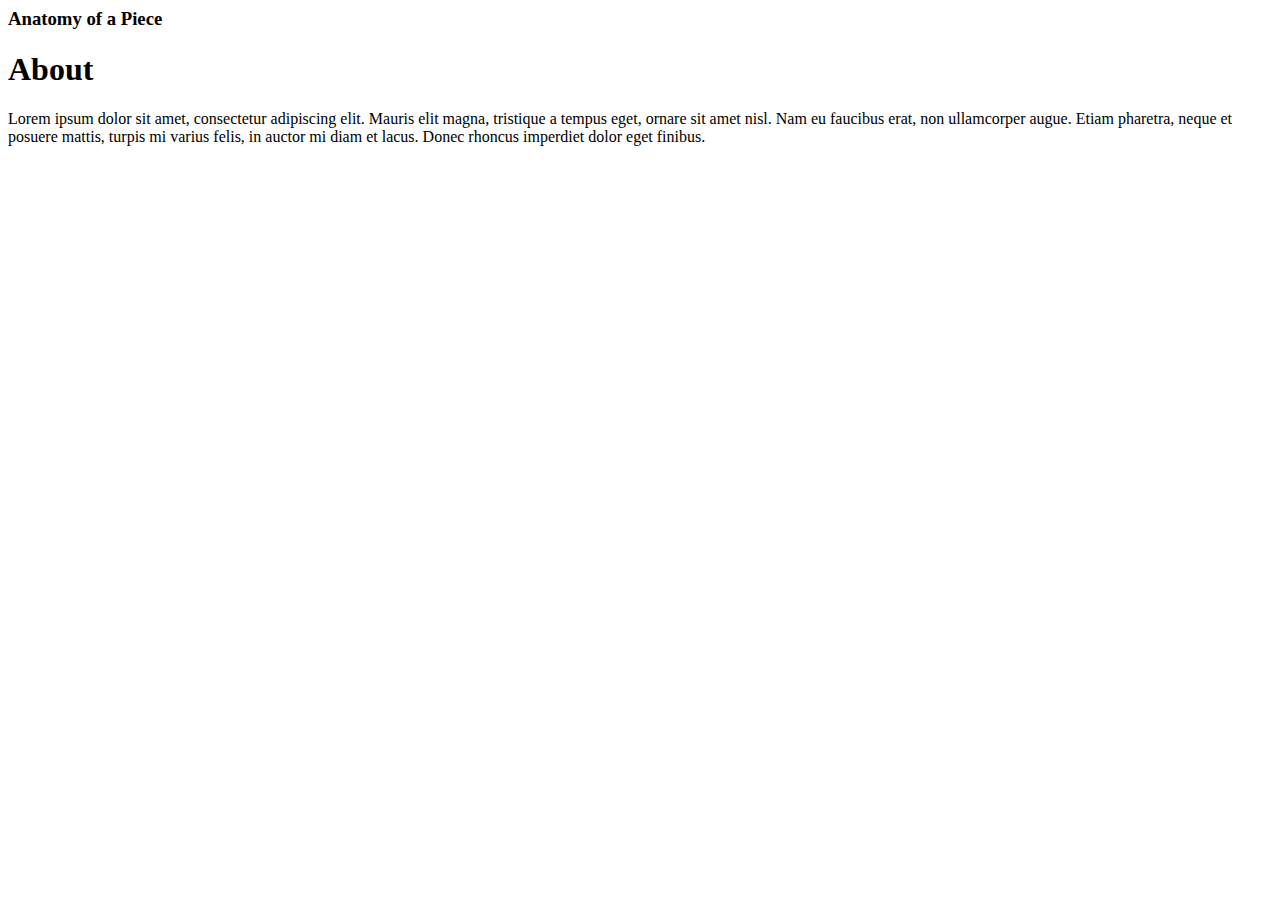
==== about.html @ a2a93e47 "Uploaded files" ====
<html lang="en">
    <head>
        <meta charset="UTF-8">
        <title>Test title</title>
        <link rel="stylesheet" href="styles.css"/>
    </head>

    <body>
        
        <h3>Anatomy of a Piece</h3>
        <h1>About</h1>
        <p>Lorem ipsum dolor sit amet, consectetur adipiscing elit. Mauris elit magna, tristique a tempus eget, ornare sit amet nisl. Nam eu faucibus erat, non ullamcorper augue. Etiam pharetra, neque et posuere mattis, turpis mi varius felis, in auctor mi diam et lacus. Donec rhoncus imperdiet dolor eget finibus. </p>



        
    </body>



</html>
---- styles.css ----
/* Homepage CSS styling */

.nav_button {
    font-family: "Cambria", "Times New Roman", sans-serif;
    color: #5c5c5c;
    font-size: 10px;
    text-align: center;
    padding-top: 15px;
    padding-bottom: 15px;
}


.header {
    font-family: "Cambria", "Times New Roman", sans-serif;
    text-align: center;
    font-size: larger;
    border-top: 3px solid black;
    border-bottom: 3px solid black;
}


.container_1 {
    display: flex;
    flex: 1;
    justify-content: space-evenly;
    align-items: center;
    margin: 50px 0;
    margin-left: 10%;
    margin-right: 10%
}

.image_container_1 {
    width: 80%;
    max-width: 600px;
    margin: 0 auto;
}


.image_container_1 img {
    width: 100%;
    height: auto;
    border-radius: 10px;
}


.home_intro {
    font-family: "Cambria", "Times New Roman", sans-serif;
    color: #5c5c5c;
    text-align: center;
    font-size: 20px;
}



.home_arch_title {
    font-family: "Cambria", "Times New Roman", sans-serif;
    text-align: center;
    font-size: large;
}

.home_archive {
    font-family: "Cambria", "Times New Roman", sans-serif;
    color: #5c5c5c;
    text-align: center;
    font-size: 20px;
}


.container_2 {
    display: flex;
    flex: 1;
    justify-content: space-evenly;
    align-items: center;
    margin: 50px 0;
    margin-left: 10%;
    margin-right: 10%
}



.home_archive {
    font-family: "Cambria", "Times New Roman", sans-serif;
    color: #5c5c5c;
    text-align: center;
    font-size: 20px;

}





/* Archive Gallery CSS styling */






/* About CSS styling */





/* The Secondhand Scoop CSS styling */
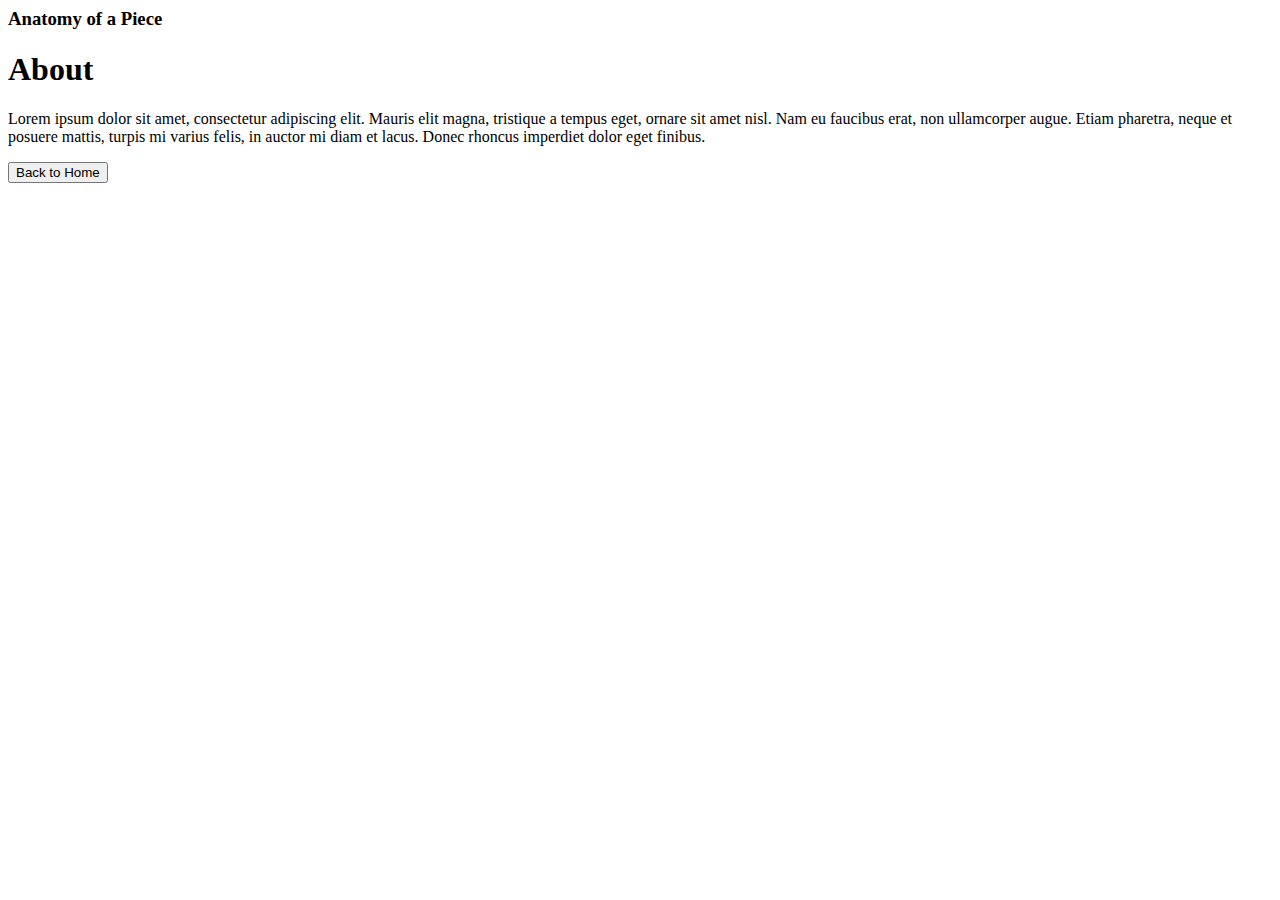
==== commit 1c0c4106: "Added back to home button" ====
--- a/about.html
+++ b/about.html
@@ -11,11 +11,7 @@
         <h1>About</h1>
         <p>Lorem ipsum dolor sit amet, consectetur adipiscing elit. Mauris elit magna, tristique a tempus eget, ornare sit amet nisl. Nam eu faucibus erat, non ullamcorper augue. Etiam pharetra, neque et posuere mattis, turpis mi varius felis, in auctor mi diam et lacus. Donec rhoncus imperdiet dolor eget finibus. </p>
 
-
-
+        <button onclick="location.href='index.html'">Back to Home</button>
         
     </body>
-
-
-
 </html>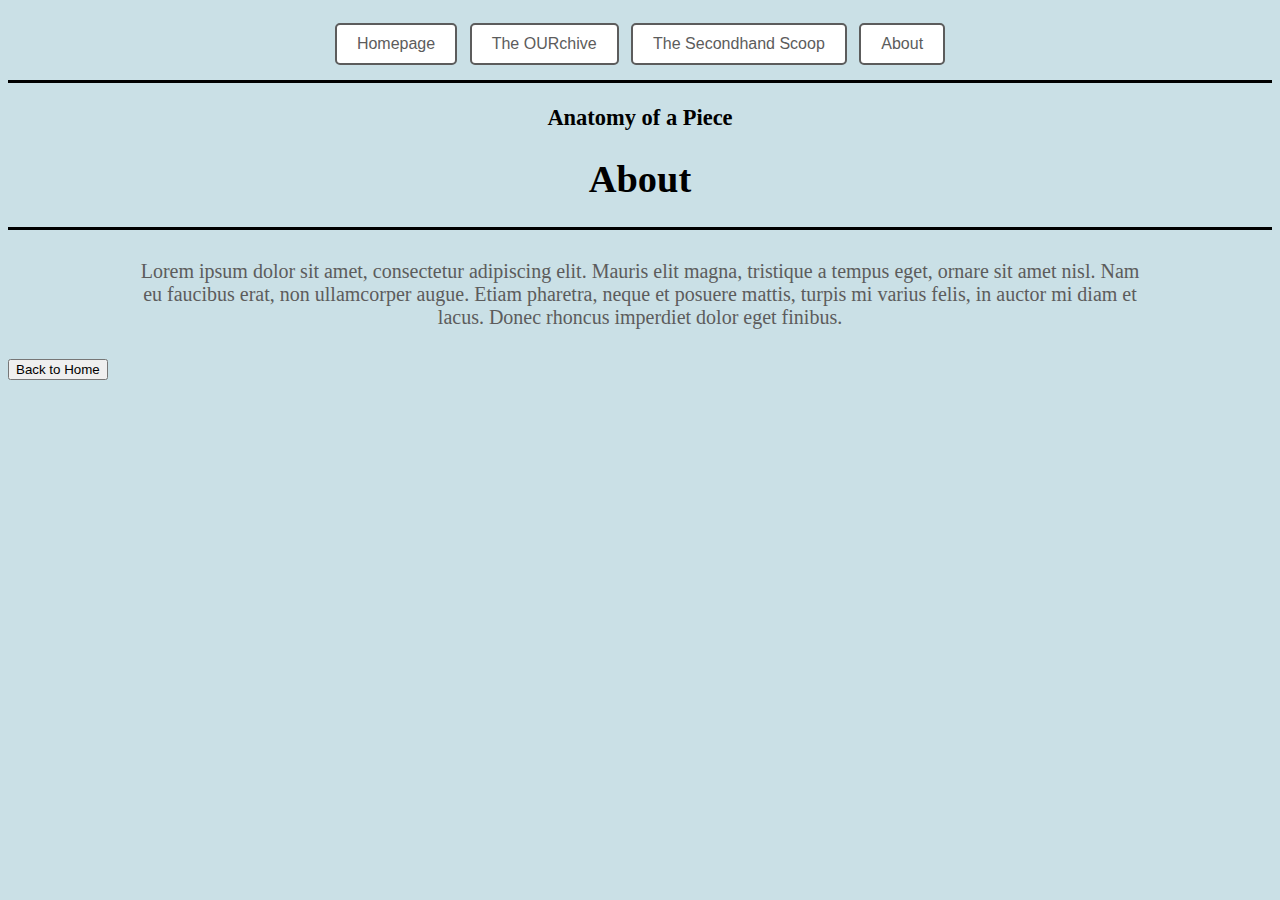
==== commit c8dcf6ec: "nav. bar styling" ====
--- a/about.html
+++ b/about.html
@@ -5,13 +5,21 @@
         <link rel="stylesheet" href="styles.css"/>
     </head>
 
-    <body>
-        
-        <h3>Anatomy of a Piece</h3>
-        <h1>About</h1>
+    <body style="background-color: #cae0e6">
+        <div class="nav_button">
+            <button><a href="index.html">Homepage</a></button>
+            <button><a href="archive.html">The OURchive</a></button>
+            <button><a href="scoop.html">The Secondhand Scoop</a></button>
+            <button><a href="about.html">About</a></button>
+        </div>
+
+        <div class="header">
+            <h3>Anatomy of a Piece</h3>
+            <h1>About</h1>
+        </div>
+
         <p>Lorem ipsum dolor sit amet, consectetur adipiscing elit. Mauris elit magna, tristique a tempus eget, ornare sit amet nisl. Nam eu faucibus erat, non ullamcorper augue. Etiam pharetra, neque et posuere mattis, turpis mi varius felis, in auctor mi diam et lacus. Donec rhoncus imperdiet dolor eget finibus. </p>
 
         <button onclick="location.href='index.html'">Back to Home</button>
-        
     </body>
 </html>--- a/styles.css
+++ b/styles.css
@@ -1,4 +1,3 @@
-
 /* Homepage CSS styling */
 
 .nav_button {
@@ -100,7 +99,37 @@
 
 /* About CSS styling */
 
+.nav_button button {
+    background-color: white;
+    border: 2px solid #5c5c5c;
+    padding: 10px 20px;
+    margin: 0 5px;
+    border-radius: 5px;
+    cursor: pointer;
+    transition: all 0.3s ease;
+}
 
+.nav_button button:hover {
+    background-color: #5c5c5c;
+}
+
+.nav_button a {
+    text-decoration: none;
+    color: #5c5c5c;
+    font-size: 16px;
+}
+
+.nav_button button:hover a {
+    color: white;
+}
+
+p {
+    font-family: "Cambria", "Times New Roman", sans-serif;
+    color: #5c5c5c;
+    text-align: center;
+    font-size: 20px;
+    margin: 30px 10%;
+}
 
 
 
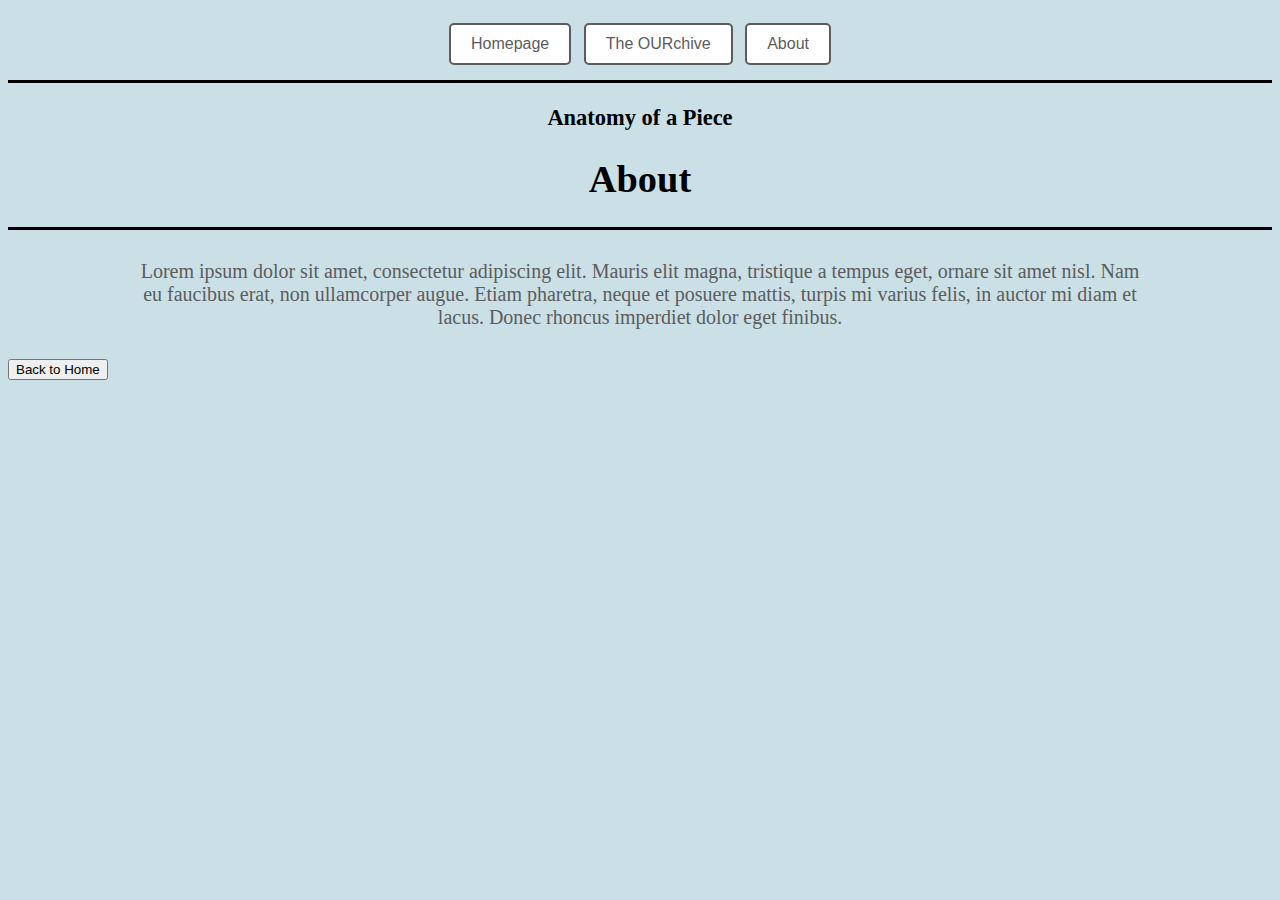
==== commit 546bacf8: "Update about.html" ====
--- a/about.html
+++ b/about.html
@@ -1,7 +1,7 @@
 <html lang="en">
     <head>
         <meta charset="UTF-8">
-        <title>Test title</title>
+        <title>About</title>
         <link rel="stylesheet" href="styles.css"/>
     </head>
 
@@ -9,7 +9,6 @@
         <div class="nav_button">
             <button><a href="index.html">Homepage</a></button>
             <button><a href="archive.html">The OURchive</a></button>
-            <button><a href="scoop.html">The Secondhand Scoop</a></button>
             <button><a href="about.html">About</a></button>
         </div>
 
@@ -22,4 +21,4 @@
 
         <button onclick="location.href='index.html'">Back to Home</button>
     </body>
-</html>+</html>
--- a/styles.css
+++ b/styles.css
@@ -56,6 +56,7 @@
     font-family: "Cambria", "Times New Roman", sans-serif;
     text-align: center;
     font-size: large;
+    color: #494949;
 }
 
 .home_archive {
@@ -76,6 +77,15 @@
     margin-right: 10%
 }
 
+.container_2 img {
+  border: 1px solid #000000;
+  border-radius: 4px;
+  width: 340px;
+}
+
+.container_2:hover img {
+    transform: scale(1.05);
+}
 
 
 .home_archive {
@@ -85,15 +95,6 @@
     font-size: 20px;
 
 }
-
-
-
-
-
-/* Archive Gallery CSS styling */
-
-
-
 
 
 
@@ -135,3 +136,49 @@
 
 /* The Secondhand Scoop CSS styling */
 
+/* Archive Gallery CSS styling */
+.gallery {
+    display: grid;
+    grid-template-columns: repeat(3, 1fr);
+    gap: 30px;
+    padding: 40px;
+    max-width: 1200px;
+    margin: 0 auto;
+}
+
+.gallery-item {
+    text-align: center;
+}
+
+.gallery-item img {
+    width: 100%;
+    height: auto;
+    border-radius: 8px;
+    transition: transform 0.3s ease;
+}
+
+.gallery-item:hover img {
+    transform: scale(1.05);
+}
+
+.item-name {
+    margin-top: 10px;
+    font-family: "Cambria", "Times New Roman", sans-serif;
+    color: #5c5c5c;
+    font-size: 18px;
+}
+
+.gallery-item a {
+    text-decoration: none;
+}
+
+/* Archive item individual pages CSS styling */
+
+.item_page {
+    max-width: 70%;
+    justify-content: center;
+}
+
+
+
+
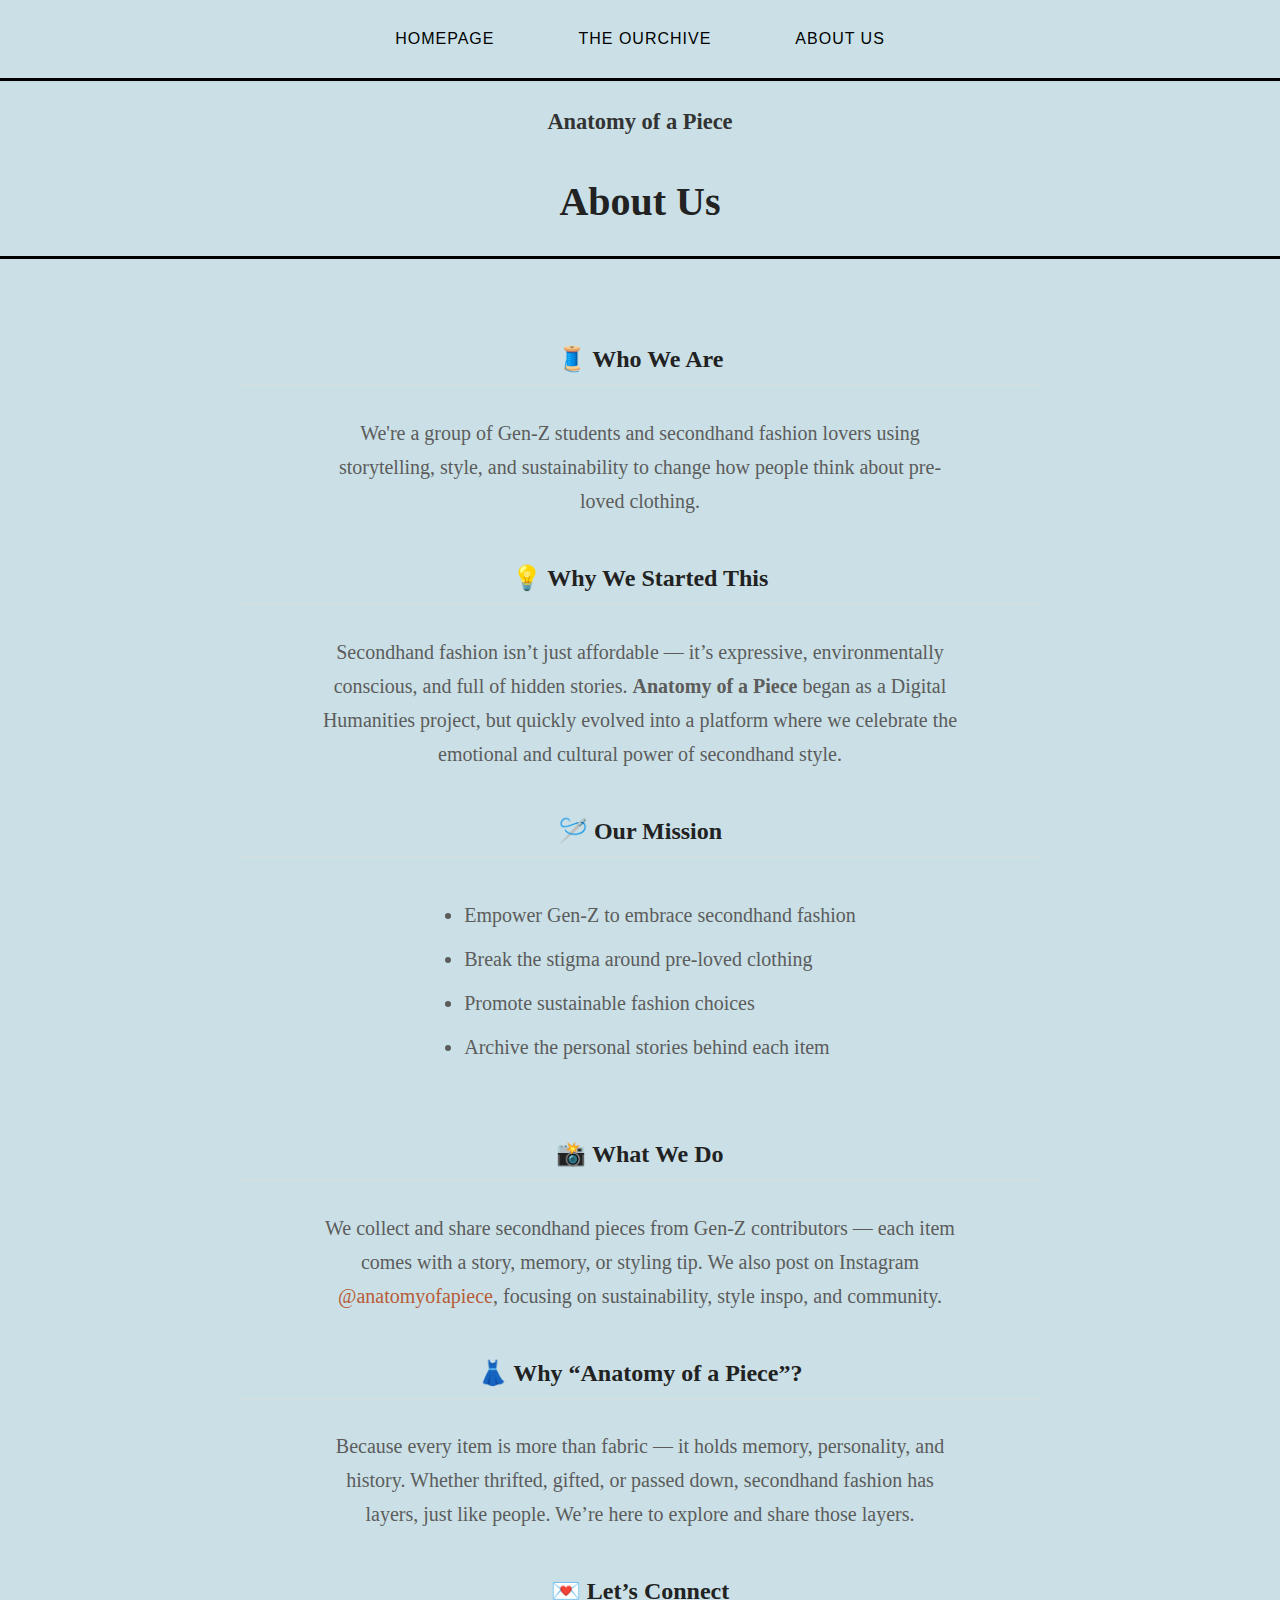
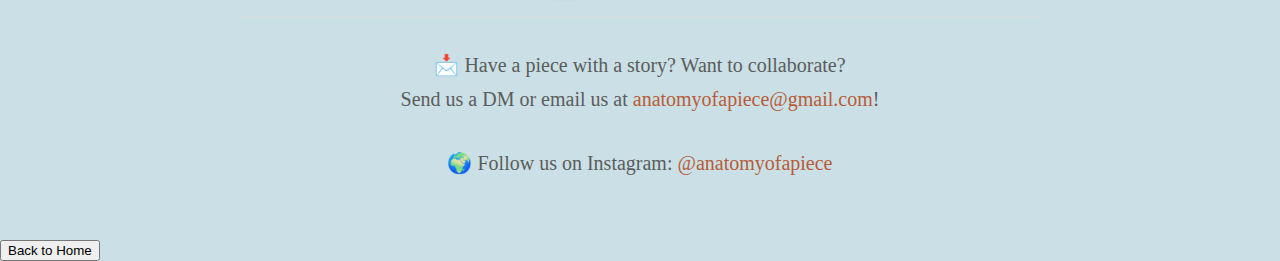
==== commit c0dbb79e: "About us page" ====
--- a/about.html
+++ b/about.html
@@ -2,6 +2,7 @@
     <head>
         <meta charset="UTF-8">
         <title>About</title>
+        <link href="https://fonts.googleapis.com/css2?family=Dancing+Script:wght@400;700&display=swap" rel="stylesheet">
         <link rel="stylesheet" href="styles.css"/>
     </head>
 
@@ -9,16 +10,126 @@
         <div class="nav_button">
             <button><a href="index.html">Homepage</a></button>
             <button><a href="archive.html">The OURchive</a></button>
-            <button><a href="about.html">About</a></button>
+            <button><a href="about.html">About Us</a></button>
         </div>
 
         <div class="header">
             <h3>Anatomy of a Piece</h3>
-            <h1>About</h1>
+            <h1>About Us</h1>
         </div>
 
-        <p>Lorem ipsum dolor sit amet, consectetur adipiscing elit. Mauris elit magna, tristique a tempus eget, ornare sit amet nisl. Nam eu faucibus erat, non ullamcorper augue. Etiam pharetra, neque et posuere mattis, turpis mi varius felis, in auctor mi diam et lacus. Donec rhoncus imperdiet dolor eget finibus. </p>
-
+        <head>
+            <meta charset="UTF-8">
+            <meta name="viewport" content="width=device-width, initial-scale=1">
+            <title>About Us | Anatomy of a Piece</title>
+            <style>
+              body {
+                font-family: Arial, sans-serif;
+                line-height: 1.7;
+                margin: 0;
+                padding: 0;
+                background-color: #fffaf5;
+                color: #333;
+              }
+              .container {
+                max-width: 800px;
+                margin: 0 auto;
+                padding: 40px 20px;
+                text-align: center;
+              }
+              h1, h2 {
+                font-family: 'Georgia', serif;
+                color: #222;
+              }
+              h1 {
+                font-size: 2.5rem;
+                margin-bottom: 20px;
+              }
+              h2 {
+                margin-top: 40px;
+                font-size: 1.5rem;
+                border-bottom: 1px solid #ddd;
+                padding-bottom: 5px;
+              }
+              a {
+                color: #b85c38;
+                text-decoration: none;
+              }
+              a:hover {
+                text-decoration: underline;
+              }
+              p {
+                font-family: "Cambria", "Times New Roman", sans-serif;
+                color: #5c5c5c;
+                font-size: 20px;
+                margin-bottom: 20px;
+              }
+              ul {
+                font-family: "Cambria", "Times New Roman", sans-serif;
+                color: #5c5c5c;
+                font-size: 20px;
+                line-height: 1.7;
+                margin: 20px auto;
+                width: fit-content;
+                margin-left: auto;
+                margin-right: auto;
+                text-align: left;
+                display: inline-block;
+                padding-left: 40px;
+              }
+              li {
+                margin-bottom: 10px;
+              }
+            </style>
+          </head>
+         <body>
+          
+            <div class="container">
+              
+    
+              <h2>🧵 Who We Are</h2>
+              <p>
+                We're a group of Gen-Z students and secondhand fashion lovers using storytelling, style, and sustainability to change how people think about pre-loved clothing.
+              </p>
+          
+              <h2>💡 Why We Started This</h2>
+              <p>
+                Secondhand fashion isn’t just affordable — it’s expressive, environmentally conscious, and full of hidden stories.
+                <strong>Anatomy of a Piece</strong> began as a Digital Humanities project, but quickly evolved into a platform where we celebrate the emotional and cultural power of secondhand style.
+              </p>
+          
+              <h2>🪡 Our Mission</h2>
+              <ul>
+                <li>Empower Gen-Z to embrace secondhand fashion</li>
+                <li>Break the stigma around pre-loved clothing</li>
+                <li>Promote sustainable fashion choices</li>
+                <li>Archive the personal stories behind each item</li>
+              </ul>
+          
+              <h2>📸 What We Do</h2>
+              <p>
+                We collect and share secondhand pieces from Gen-Z contributors — each item comes with a story, memory, or styling tip.
+                We also post on Instagram <a href="https://instagram.com/anatomyofapiece" target="_blank">@anatomyofapiece</a>,
+                focusing on sustainability, style inspo, and community.
+              </p>
+          
+              <h2>👗 Why “Anatomy of a Piece”?</h2>
+              <p>
+                Because every item is more than fabric — it holds memory, personality, and history.
+                Whether thrifted, gifted, or passed down, secondhand fashion has layers, just like people. We’re here to explore and share those layers.
+              </p>
+          
+              <h2>💌 Let’s Connect</h2>
+              <p>
+                📩 Have a piece with a story? Want to collaborate? <br>
+                Send us a DM or email us at <a href="mailto:anatomyofapiece@gmail.com">anatomyofapiece@gmail.com</a>!
+              </p>
+              <p>
+                🌍 Follow us on Instagram: <a href="https://instagram.com/anatomyofapiece" target="_blank">@anatomyofapiece</a>
+              </p>
+            </div>
+          
+          </body>
         <button onclick="location.href='index.html'">Back to Home</button>
     </body>
 </html>
--- a/styles.css
+++ b/styles.css
@@ -2,13 +2,55 @@
 
 .nav_button {
     font-family: "Cambria", "Times New Roman", sans-serif;
-    color: #5c5c5c;
-    font-size: 10px;
-    text-align: center;
-    padding-top: 15px;
-    padding-bottom: 15px;
-}
-
+    text-align: center;
+    padding: 20px 0;
+    background: transparent; /* Changed from white to transparent */
+    box-shadow: 0 2px 4px rgba(0, 0, 0, 0.1);
+    /* Remove these properties */
+    /* position: sticky;
+    top: 0;
+    z-index: 100; */
+}
+
+.nav_button button {
+    background-color: transparent;
+    border: none;
+    padding: 10px 25px;
+    margin: 0 15px;
+    position: relative;
+    cursor: pointer;
+    transition: all 0.3s ease;
+}
+
+.nav_button button::after {
+    content: '';
+    position: absolute;
+    width: 0;
+    height: 2px;
+    bottom: 0;
+    left: 50%;
+    background-color: #5c5c5c;
+    transition: all 0.3s ease;
+}
+
+.nav_button button:hover::after {
+    width: 100%;
+    left: 0;
+}
+
+.nav_button a {
+    text-decoration: none;
+    color: black;  /* Changed from #5c5c5c to black */
+    font-size: 16px;
+    font-weight: 500;
+    text-transform: uppercase;
+    letter-spacing: 1px;
+}
+
+/* Remove or comment out .nav_button button:hover a since we want to keep text black */
+/* .nav_button button:hover a {
+    color: #000000;
+} */
 
 .header {
     font-family: "Cambria", "Times New Roman", sans-serif;
@@ -99,30 +141,6 @@
 
 
 /* About CSS styling */
-
-.nav_button button {
-    background-color: white;
-    border: 2px solid #5c5c5c;
-    padding: 10px 20px;
-    margin: 0 5px;
-    border-radius: 5px;
-    cursor: pointer;
-    transition: all 0.3s ease;
-}
-
-.nav_button button:hover {
-    background-color: #5c5c5c;
-}
-
-.nav_button a {
-    text-decoration: none;
-    color: #5c5c5c;
-    font-size: 16px;
-}
-
-.nav_button button:hover a {
-    color: white;
-}
 
 p {
     font-family: "Cambria", "Times New Roman", sans-serif;
@@ -175,10 +193,26 @@
 /* Archive item individual pages CSS styling */
 
 .item_page {
+    display: flex;
+    justify-content: center;
+}
+
+.item_page img {
     max-width: 70%;
+}
+
+.item_page {
+    display: flex;
     justify-content: center;
-}
-
-
-
-
+    padding: 20px 0;
+}
+
+.item_page img {
+    width: 70vw;
+    max-width: 1000px;
+    border: 2px solid black;
+    border-radius: 5px;
+}
+
+
+
